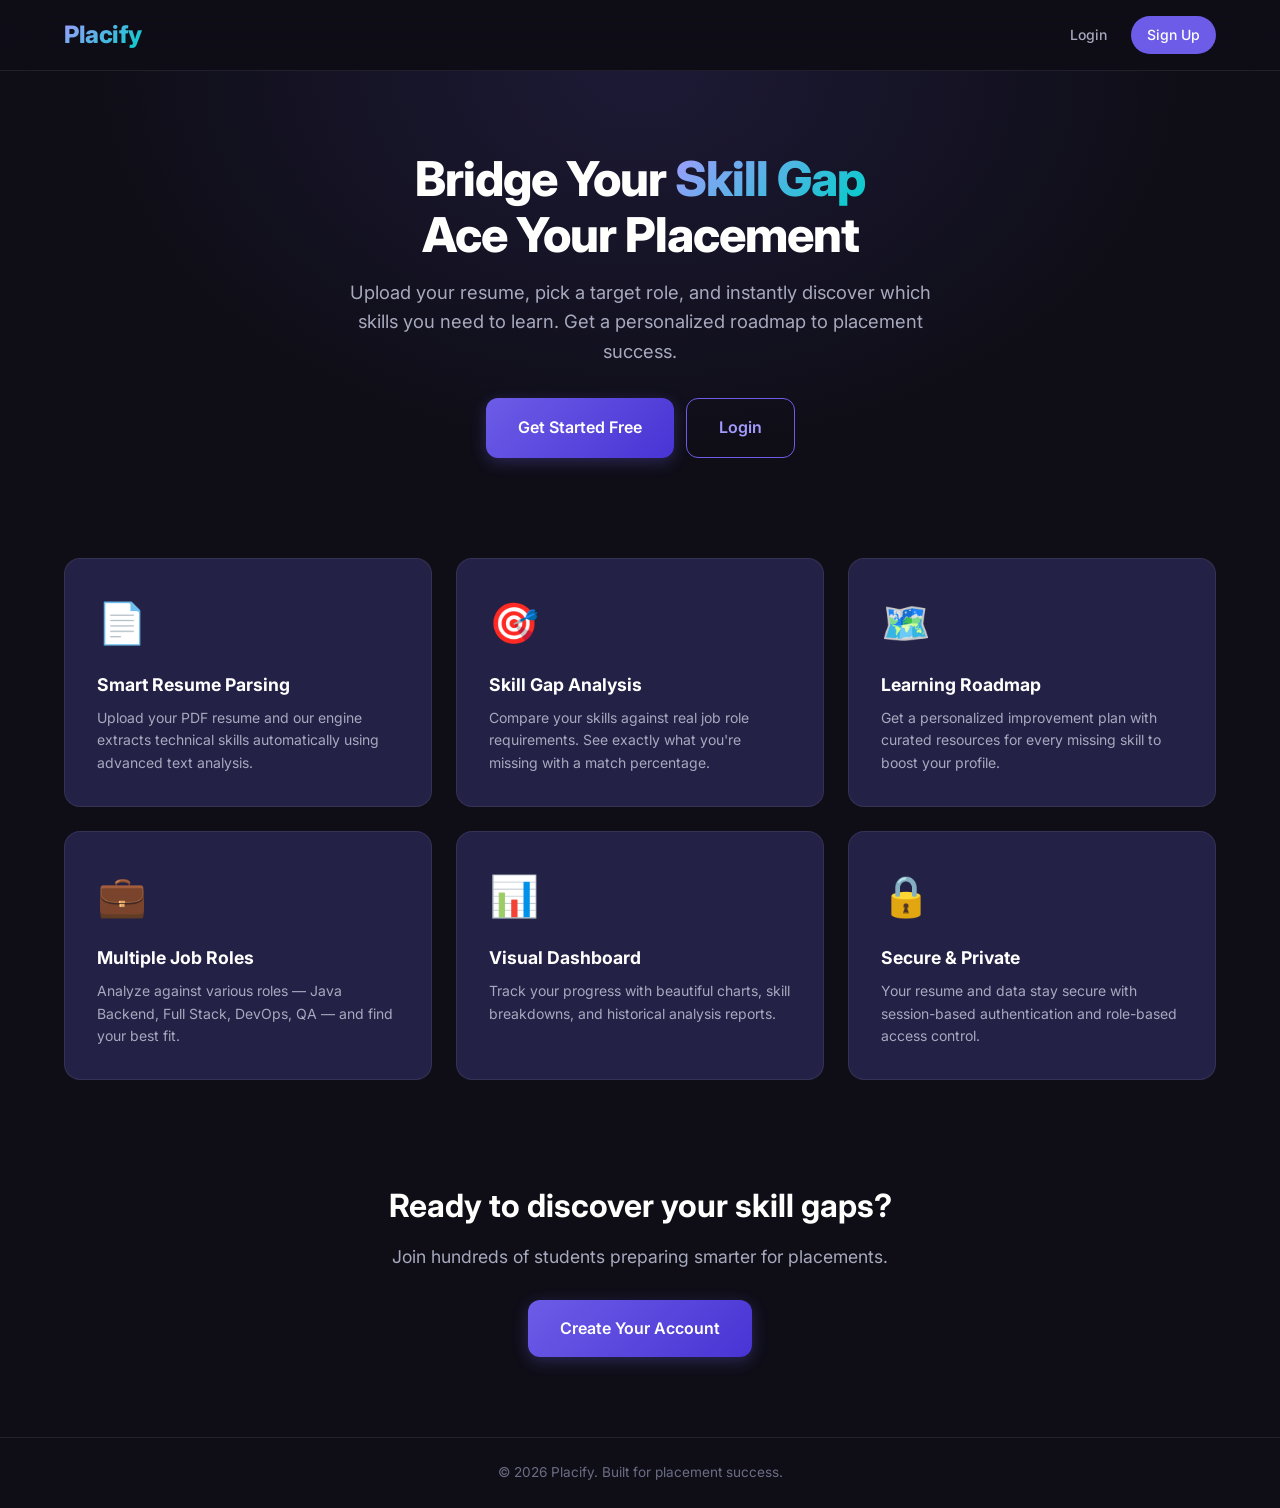
==== frontend/index.html @ 7bd5046b "Initial commit" ====
<!DOCTYPE html>
<html lang="en">
<head>
    <meta charset="UTF-8">
    <meta name="viewport" content="width=device-width, initial-scale=1.0">
    <meta name="description" content="Placify - Analyze your resume against job roles, identify skill gaps, and get a personalized learning roadmap for placements.">
    <title>Placify - Student Placement Skill Gap Analyzer</title>
    <link rel="stylesheet" href="css/styles.css">
</head>
<body>
    <nav class="navbar" id="navbar"></nav>

    <main>
        <section class="hero">
            <div class="container">
                <h1>Bridge Your <span class="gradient-text">Skill Gap</span><br>Ace Your Placement</h1>
                <p>Upload your resume, pick a target role, and instantly discover which skills you need to learn. Get a personalized roadmap to placement success.</p>
                <div class="hero-actions">
                    <a href="pages/register.html" class="btn btn-primary btn-lg">Get Started Free</a>
                    <a href="pages/login.html" class="btn btn-outline btn-lg">Login</a>
                </div>
            </div>
        </section>

        <section class="container">
            <div class="features-grid">
                <div class="feature-card">
                    <div class="feature-icon">📄</div>
                    <h3>Smart Resume Parsing</h3>
                    <p>Upload your PDF resume and our engine extracts technical skills automatically using advanced text analysis.</p>
                </div>
                <div class="feature-card">
                    <div class="feature-icon">🎯</div>
                    <h3>Skill Gap Analysis</h3>
                    <p>Compare your skills against real job role requirements. See exactly what you're missing with a match percentage.</p>
                </div>
                <div class="feature-card">
                    <div class="feature-icon">🗺️</div>
                    <h3>Learning Roadmap</h3>
                    <p>Get a personalized improvement plan with curated resources for every missing skill to boost your profile.</p>
                </div>
                <div class="feature-card">
                    <div class="feature-icon">💼</div>
                    <h3>Multiple Job Roles</h3>
                    <p>Analyze against various roles — Java Backend, Full Stack, DevOps, QA — and find your best fit.</p>
                </div>
                <div class="feature-card">
                    <div class="feature-icon">📊</div>
                    <h3>Visual Dashboard</h3>
                    <p>Track your progress with beautiful charts, skill breakdowns, and historical analysis reports.</p>
                </div>
                <div class="feature-card">
                    <div class="feature-icon">🔒</div>
                    <h3>Secure & Private</h3>
                    <p>Your resume and data stay secure with session-based authentication and role-based access control.</p>
                </div>
            </div>
        </section>

        <section class="container text-center" style="padding: 60px 0 80px;">
            <h2 style="font-size: 2rem; margin-bottom: 12px;">Ready to discover your skill gaps?</h2>
            <p style="color: var(--text-secondary); margin-bottom: 28px; font-size: 1.1rem;">Join hundreds of students preparing smarter for placements.</p>
            <a href="pages/register.html" class="btn btn-primary btn-lg">Create Your Account</a>
        </section>
    </main>

    <footer style="text-align:center; padding:24px; border-top:1px solid var(--border); color:var(--text-muted); font-size:0.85rem;">
        © 2026 Placify. Built for placement success.
    </footer>

    <script src="js/api.js"></script>
    <script src="js/utils.js"></script>
    <script>
        const user = getUser();
        if (user) window.location.href = 'pages/dashboard.html';
        renderNavbar(null);
    </script>
</body>
</html>
---- frontend/css/styles.css ----
/* ========== Placify Design System ========== */
@import url('https://fonts.googleapis.com/css2?family=Inter:wght@300;400;500;600;700;800&display=swap');

:root {
  /* Primary palette */
  --primary: #6C5CE7;
  --primary-light: #A29BFE;
  --primary-dark: #4834D4;
  --primary-glow: rgba(108, 92, 231, 0.3);

  /* Accent */
  --accent: #00CEC9;
  --accent-light: #55EFC4;
  --accent-dark: #00B894;

  /* Semantic */
  --success: #00B894;
  --success-bg: rgba(0, 184, 148, 0.1);
  --warning: #FDCB6E;
  --warning-bg: rgba(253, 203, 110, 0.1);
  --danger: #E17055;
  --danger-bg: rgba(225, 112, 85, 0.1);
  --info: #74B9FF;
  --info-bg: rgba(116, 185, 255, 0.1);

  /* Neutrals */
  --bg-primary: #0F0E17;
  --bg-secondary: #1A1932;
  --bg-card: #232146;
  --bg-card-hover: #2D2B55;
  --bg-input: #1A1932;
  --border: rgba(255, 255, 255, 0.08);
  --border-focus: rgba(108, 92, 231, 0.5);

  /* Text */
  --text-primary: #FFFFFE;
  --text-secondary: #A7A9BE;
  --text-muted: #6B6D85;

  /* Spacing */
  --radius-sm: 8px;
  --radius-md: 12px;
  --radius-lg: 16px;
  --radius-xl: 24px;
  --radius-full: 9999px;

  /* Shadows */
  --shadow-sm: 0 2px 8px rgba(0,0,0,0.2);
  --shadow-md: 0 4px 20px rgba(0,0,0,0.3);
  --shadow-lg: 0 8px 40px rgba(0,0,0,0.4);
  --shadow-glow: 0 0 30px var(--primary-glow);

  /* Transitions */
  --transition-fast: 150ms ease;
  --transition-base: 250ms ease;
  --transition-slow: 400ms ease;
}

/* ========== Reset & Base ========== */
*, *::before, *::after { box-sizing: border-box; margin: 0; padding: 0; }

html { scroll-behavior: smooth; }

body {
  font-family: 'Inter', -apple-system, sans-serif;
  background: var(--bg-primary);
  color: var(--text-primary);
  line-height: 1.6;
  min-height: 100vh;
  -webkit-font-smoothing: antialiased;
}

a { color: var(--primary-light); text-decoration: none; transition: color var(--transition-fast); }
a:hover { color: var(--accent); }

img { max-width: 100%; display: block; }

/* ========== Scrollbar ========== */
::-webkit-scrollbar { width: 6px; }
::-webkit-scrollbar-track { background: var(--bg-secondary); }
::-webkit-scrollbar-thumb { background: var(--primary-dark); border-radius: var(--radius-full); }

/* ========== Layout ========== */
.container { max-width: 1200px; margin: 0 auto; padding: 0 24px; }
.page-wrapper { min-height: 100vh; display: flex; flex-direction: column; }
.main-content { flex: 1; padding: 40px 0; }

/* ========== Header / Navbar ========== */
.navbar {
  background: rgba(15, 14, 23, 0.85);
  backdrop-filter: blur(20px);
  border-bottom: 1px solid var(--border);
  padding: 16px 0;
  position: sticky; top: 0; z-index: 100;
}
.navbar .container { display: flex; align-items: center; justify-content: space-between; }
.nav-brand {
  font-size: 1.5rem; font-weight: 800; letter-spacing: -0.5px;
  background: linear-gradient(135deg, var(--primary-light), var(--accent));
  -webkit-background-clip: text; -webkit-text-fill-color: transparent;
}
.nav-links { display: flex; gap: 8px; align-items: center; }
.nav-links a, .nav-links button {
  padding: 8px 16px; border-radius: var(--radius-full); font-size: 0.875rem;
  font-weight: 500; transition: all var(--transition-fast); border: none; cursor: pointer;
  font-family: inherit; color: var(--text-secondary); background: transparent;
}
.nav-links a:hover, .nav-links button:hover { color: var(--text-primary); background: var(--bg-card); }
.nav-links .nav-btn-primary {
  background: var(--primary); color: white;
}
.nav-links .nav-btn-primary:hover { background: var(--primary-dark); box-shadow: var(--shadow-glow); }
.nav-user { display: flex; align-items: center; gap: 12px; }
.nav-avatar {
  width: 36px; height: 36px; border-radius: var(--radius-full);
  background: linear-gradient(135deg, var(--primary), var(--accent));
  display: flex; align-items: center; justify-content: center;
  font-weight: 700; font-size: 0.875rem; color: white;
}

/* ========== Buttons ========== */
.btn {
  display: inline-flex; align-items: center; gap: 8px; padding: 12px 24px;
  border-radius: var(--radius-md); font-size: 0.9rem; font-weight: 600;
  border: none; cursor: pointer; transition: all var(--transition-base);
  font-family: inherit; text-align: center; justify-content: center;
}
.btn-primary {
  background: linear-gradient(135deg, var(--primary), var(--primary-dark));
  color: white; box-shadow: 0 4px 15px var(--primary-glow);
}
.btn-primary:hover { transform: translateY(-2px); box-shadow: 0 6px 25px var(--primary-glow); }
.btn-secondary { background: var(--bg-card); color: var(--text-primary); border: 1px solid var(--border); }
.btn-secondary:hover { background: var(--bg-card-hover); border-color: var(--primary); }
.btn-success { background: var(--success); color: white; }
.btn-success:hover { background: var(--accent-dark); transform: translateY(-2px); }
.btn-danger { background: var(--danger); color: white; }
.btn-danger:hover { opacity: 0.9; transform: translateY(-2px); }
.btn-outline {
  background: transparent; color: var(--primary-light);
  border: 1px solid var(--primary); 
}
.btn-outline:hover { background: var(--primary); color: white; }
.btn-sm { padding: 8px 16px; font-size: 0.8rem; }
.btn-lg { padding: 16px 32px; font-size: 1rem; }
.btn-block { width: 100%; }
.btn:disabled { opacity: 0.5; cursor: not-allowed; transform: none !important; }

/* ========== Cards ========== */
.card {
  background: var(--bg-card);
  border: 1px solid var(--border);
  border-radius: var(--radius-lg);
  padding: 24px;
  transition: all var(--transition-base);
}
.card:hover { border-color: rgba(108, 92, 231, 0.3); }
.card-header { margin-bottom: 20px; }
.card-title { font-size: 1.25rem; font-weight: 700; margin-bottom: 4px; }
.card-subtitle { color: var(--text-secondary); font-size: 0.875rem; }

/* ========== Forms ========== */
.form-group { margin-bottom: 20px; }
.form-label {
  display: block; margin-bottom: 8px; font-size: 0.875rem;
  font-weight: 500; color: var(--text-secondary);
}
.form-input, .form-select, .form-textarea {
  width: 100%; padding: 12px 16px; border-radius: var(--radius-md);
  border: 1px solid var(--border); background: var(--bg-input);
  color: var(--text-primary); font-family: inherit; font-size: 0.9rem;
  transition: all var(--transition-fast); outline: none;
}
.form-input:focus, .form-select:focus, .form-textarea:focus {
  border-color: var(--primary); box-shadow: 0 0 0 3px var(--primary-glow);
}
.form-input::placeholder { color: var(--text-muted); }
.form-textarea { min-height: 100px; resize: vertical; }
.form-select { cursor: pointer; }
.form-select option { background: var(--bg-secondary); }
.form-error { color: var(--danger); font-size: 0.8rem; margin-top: 4px; }

/* ========== File Upload ========== */
.upload-zone {
  border: 2px dashed var(--border); border-radius: var(--radius-lg);
  padding: 48px; text-align: center; cursor: pointer;
  transition: all var(--transition-base); background: var(--bg-secondary);
}
.upload-zone:hover, .upload-zone.dragover {
  border-color: var(--primary); background: rgba(108, 92, 231, 0.05);
}
.upload-zone .upload-icon { font-size: 3rem; margin-bottom: 16px; }
.upload-zone .upload-text { color: var(--text-secondary); margin-bottom: 8px; }
.upload-zone .upload-hint { color: var(--text-muted); font-size: 0.8rem; }

/* ========== Stats Grid ========== */
.stats-grid { display: grid; grid-template-columns: repeat(auto-fit, minmax(200px, 1fr)); gap: 20px; margin-bottom: 32px; }
.stat-card {
  background: var(--bg-card); border: 1px solid var(--border);
  border-radius: var(--radius-lg); padding: 24px; text-align: center;
  position: relative; overflow: hidden;
}
.stat-card::before {
  content: ''; position: absolute; top: 0; left: 0; right: 0; height: 3px;
  background: linear-gradient(90deg, var(--primary), var(--accent));
}
.stat-value { font-size: 2rem; font-weight: 800; margin-bottom: 4px; }
.stat-label { color: var(--text-secondary); font-size: 0.85rem; font-weight: 500; }

/* ========== Match Score Ring ========== */
.score-ring {
  width: 160px; height: 160px; margin: 0 auto 20px;
  position: relative; display: flex; align-items: center; justify-content: center;
}
.score-ring svg { width: 100%; height: 100%; transform: rotate(-90deg); }
.score-ring .ring-bg { fill: none; stroke: var(--bg-secondary); stroke-width: 8; }
.score-ring .ring-fill { fill: none; stroke-width: 8; stroke-linecap: round; transition: stroke-dashoffset 1.5s ease; }
.score-value {
  position: absolute; font-size: 2.5rem; font-weight: 800;
}
.score-label { text-align: center; color: var(--text-secondary); font-size: 0.9rem; }

/* ========== Skill Tags ========== */
.skill-tags { display: flex; flex-wrap: wrap; gap: 8px; }
.skill-tag {
  padding: 6px 14px; border-radius: var(--radius-full); font-size: 0.8rem;
  font-weight: 500; border: 1px solid;
}
.skill-tag.matched { background: var(--success-bg); color: var(--success); border-color: rgba(0, 184, 148, 0.3); }
.skill-tag.missing { background: var(--danger-bg); color: var(--danger); border-color: rgba(225, 112, 85, 0.3); }
.skill-tag.detected { background: var(--info-bg); color: var(--info); border-color: rgba(116, 185, 255, 0.3); }
.skill-tag.admin { background: var(--primary-glow); color: var(--primary-light); border-color: rgba(108, 92, 231, 0.3); }

/* ========== Roadmap ========== */
.roadmap-list { list-style: none; }
.roadmap-item {
  padding: 16px 20px; border-left: 3px solid var(--primary);
  margin-bottom: 12px; background: var(--bg-secondary);
  border-radius: 0 var(--radius-md) var(--radius-md) 0;
  transition: all var(--transition-fast);
}
.roadmap-item:hover { border-left-color: var(--accent); background: var(--bg-card); }
.roadmap-skill { font-weight: 600; color: var(--primary-light); margin-bottom: 4px; }
.roadmap-desc { font-size: 0.875rem; color: var(--text-secondary); }
.roadmap-link { font-size: 0.8rem; color: var(--accent); margin-top: 4px; display: inline-block; }

/* ========== Tables ========== */
.table-wrapper { overflow-x: auto; border-radius: var(--radius-lg); border: 1px solid var(--border); }
table { width: 100%; border-collapse: collapse; }
th, td { padding: 14px 18px; text-align: left; }
th {
  background: var(--bg-secondary); font-weight: 600; font-size: 0.85rem;
  color: var(--text-secondary); text-transform: uppercase; letter-spacing: 0.5px;
}
td { border-top: 1px solid var(--border); font-size: 0.9rem; }
tr:hover td { background: rgba(108, 92, 231, 0.03); }

/* ========== Modal ========== */
.modal-overlay {
  position: fixed; inset: 0; background: rgba(0,0,0,0.7); z-index: 1000;
  display: flex; align-items: center; justify-content: center;
  opacity: 0; visibility: hidden; transition: all var(--transition-base);
}
.modal-overlay.active { opacity: 1; visibility: visible; }
.modal {
  background: var(--bg-card); border: 1px solid var(--border);
  border-radius: var(--radius-xl); padding: 32px; width: 90%; max-width: 560px;
  max-height: 90vh; overflow-y: auto; transform: scale(0.95);
  transition: transform var(--transition-base);
}
.modal-overlay.active .modal { transform: scale(1); }
.modal-header { display: flex; justify-content: space-between; align-items: center; margin-bottom: 24px; }
.modal-title { font-size: 1.25rem; font-weight: 700; }
.modal-close {
  width: 36px; height: 36px; border-radius: var(--radius-full);
  background: var(--bg-secondary); border: none; color: var(--text-secondary);
  cursor: pointer; font-size: 1.2rem; display: flex; align-items: center;
  justify-content: center; transition: all var(--transition-fast);
}
.modal-close:hover { background: var(--danger); color: white; }

/* ========== Toast ========== */
.toast-container { position: fixed; top: 24px; right: 24px; z-index: 2000; display: flex; flex-direction: column; gap: 8px; }
.toast {
  padding: 14px 20px; border-radius: var(--radius-md); font-size: 0.875rem;
  font-weight: 500; min-width: 300px; box-shadow: var(--shadow-lg);
  animation: slideIn 0.3s ease, fadeOut 0.3s ease 3.7s forwards;
  display: flex; align-items: center; gap: 10px;
}
.toast.success { background: var(--success); color: white; }
.toast.error { background: var(--danger); color: white; }
.toast.info { background: var(--info); color: var(--bg-primary); }

@keyframes slideIn { from { transform: translateX(120%); opacity: 0; } to { transform: translateX(0); opacity: 1; } }
@keyframes fadeOut { to { opacity: 0; transform: translateX(50px); } }

/* ========== Loading ========== */
.spinner {
  width: 40px; height: 40px; border: 3px solid var(--border);
  border-top-color: var(--primary); border-radius: 50%;
  animation: spin 0.8s linear infinite; margin: 40px auto;
}
@keyframes spin { to { transform: rotate(360deg); } }
.loading-overlay {
  position: fixed; inset: 0; background: rgba(15, 14, 23, 0.8);
  display: flex; align-items: center; justify-content: center; z-index: 3000;
}

/* ========== Auth Pages ========== */
.auth-page {
  min-height: 100vh; display: flex; align-items: center; justify-content: center;
  background: var(--bg-primary);
  background-image: radial-gradient(ellipse at 20% 50%, rgba(108, 92, 231, 0.1) 0%, transparent 50%),
                    radial-gradient(ellipse at 80% 20%, rgba(0, 206, 201, 0.08) 0%, transparent 50%);
}
.auth-card {
  width: 100%; max-width: 440px; padding: 40px;
  background: var(--bg-card); border: 1px solid var(--border);
  border-radius: var(--radius-xl);
}
.auth-logo { text-align: center; margin-bottom: 32px; }
.auth-logo h1 {
  font-size: 2rem; font-weight: 800;
  background: linear-gradient(135deg, var(--primary-light), var(--accent));
  -webkit-background-clip: text; -webkit-text-fill-color: transparent;
}
.auth-logo p { color: var(--text-secondary); font-size: 0.9rem; margin-top: 4px; }
.auth-footer { text-align: center; margin-top: 24px; color: var(--text-secondary); font-size: 0.875rem; }

/* ========== Hero ========== */
.hero {
  text-align: center; padding: 80px 0 60px;
  background-image: radial-gradient(ellipse at 50% 0%, rgba(108,92,231,0.15) 0%, transparent 60%);
}
.hero h1 { font-size: 3rem; font-weight: 800; line-height: 1.15; margin-bottom: 16px; letter-spacing: -1px; }
.hero h1 .gradient-text {
  background: linear-gradient(135deg, var(--primary-light), var(--accent));
  -webkit-background-clip: text; -webkit-text-fill-color: transparent;
}
.hero p { color: var(--text-secondary); font-size: 1.15rem; max-width: 600px; margin: 0 auto 32px; }
.hero-actions { display: flex; gap: 12px; justify-content: center; flex-wrap: wrap; }

/* ========== Features Grid ========== */
.features-grid { display: grid; grid-template-columns: repeat(auto-fit, minmax(280px, 1fr)); gap: 24px; padding: 40px 0; }
.feature-card {
  background: var(--bg-card); border: 1px solid var(--border);
  border-radius: var(--radius-lg); padding: 32px;
  transition: all var(--transition-base);
}
.feature-card:hover { transform: translateY(-4px); border-color: var(--primary); box-shadow: var(--shadow-glow); }
.feature-icon { font-size: 2.5rem; margin-bottom: 16px; }
.feature-card h3 { font-size: 1.1rem; margin-bottom: 8px; }
.feature-card p { color: var(--text-secondary); font-size: 0.875rem; line-height: 1.6; }

/* ========== Section Headers ========== */
.section-header { margin-bottom: 32px; }
.section-header h2 { font-size: 1.75rem; font-weight: 700; margin-bottom: 8px; }
.section-header p { color: var(--text-secondary); }
.section-actions { display: flex; justify-content: space-between; align-items: center; margin-bottom: 24px; flex-wrap: wrap; gap: 12px; }

/* ========== Grid Layouts ========== */
.grid-2 { display: grid; grid-template-columns: 1fr 1fr; gap: 24px; }
.grid-3 { display: grid; grid-template-columns: repeat(3, 1fr); gap: 24px; }

/* ========== Analysis Result ========== */
.analysis-result { display: grid; grid-template-columns: 300px 1fr; gap: 32px; }
.analysis-sidebar { text-align: center; }
.analysis-main { min-width: 0; }

/* ========== Responsive ========== */
@media (max-width: 768px) {
  .hero h1 { font-size: 2rem; }
  .grid-2, .grid-3 { grid-template-columns: 1fr; }
  .analysis-result { grid-template-columns: 1fr; }
  .navbar .container { flex-wrap: wrap; gap: 12px; }
  .nav-links { flex-wrap: wrap; justify-content: center; }
  .stats-grid { grid-template-columns: repeat(2, 1fr); }
  .modal { padding: 24px; margin: 16px; }
}

/* ========== Empty State ========== */
.empty-state {
  text-align: center; padding: 60px 20px; color: var(--text-secondary);
}
.empty-state .empty-icon { font-size: 4rem; margin-bottom: 16px; opacity: 0.5; }
.empty-state h3 { font-size: 1.25rem; color: var(--text-primary); margin-bottom: 8px; }
.empty-state p { margin-bottom: 24px; }

/* ========== Badge ========== */
.badge {
  display: inline-block; padding: 4px 10px; border-radius: var(--radius-full);
  font-size: 0.75rem; font-weight: 600;
}
.badge-success { background: var(--success-bg); color: var(--success); }
.badge-warning { background: var(--warning-bg); color: var(--warning); }
.badge-danger { background: var(--danger-bg); color: var(--danger); }
.badge-info { background: var(--info-bg); color: var(--info); }

/* ========== Progress Bar ========== */
.progress-bar {
  width: 100%; height: 8px; background: var(--bg-secondary);
  border-radius: var(--radius-full); overflow: hidden;
}
.progress-fill {
  height: 100%; border-radius: var(--radius-full);
  background: linear-gradient(90deg, var(--primary), var(--accent));
  transition: width 1s ease;
}

/* ========== Utility ========== */
.text-center { text-align: center; }
.mt-1 { margin-top: 8px; } .mt-2 { margin-top: 16px; } .mt-3 { margin-top: 24px; } .mt-4 { margin-top: 32px; }
.mb-1 { margin-bottom: 8px; } .mb-2 { margin-bottom: 16px; } .mb-3 { margin-bottom: 24px; }
.flex { display: flex; } .flex-center { display: flex; align-items: center; justify-content: center; }
.gap-1 { gap: 8px; } .gap-2 { gap: 16px; }
.hidden { display: none !important; }
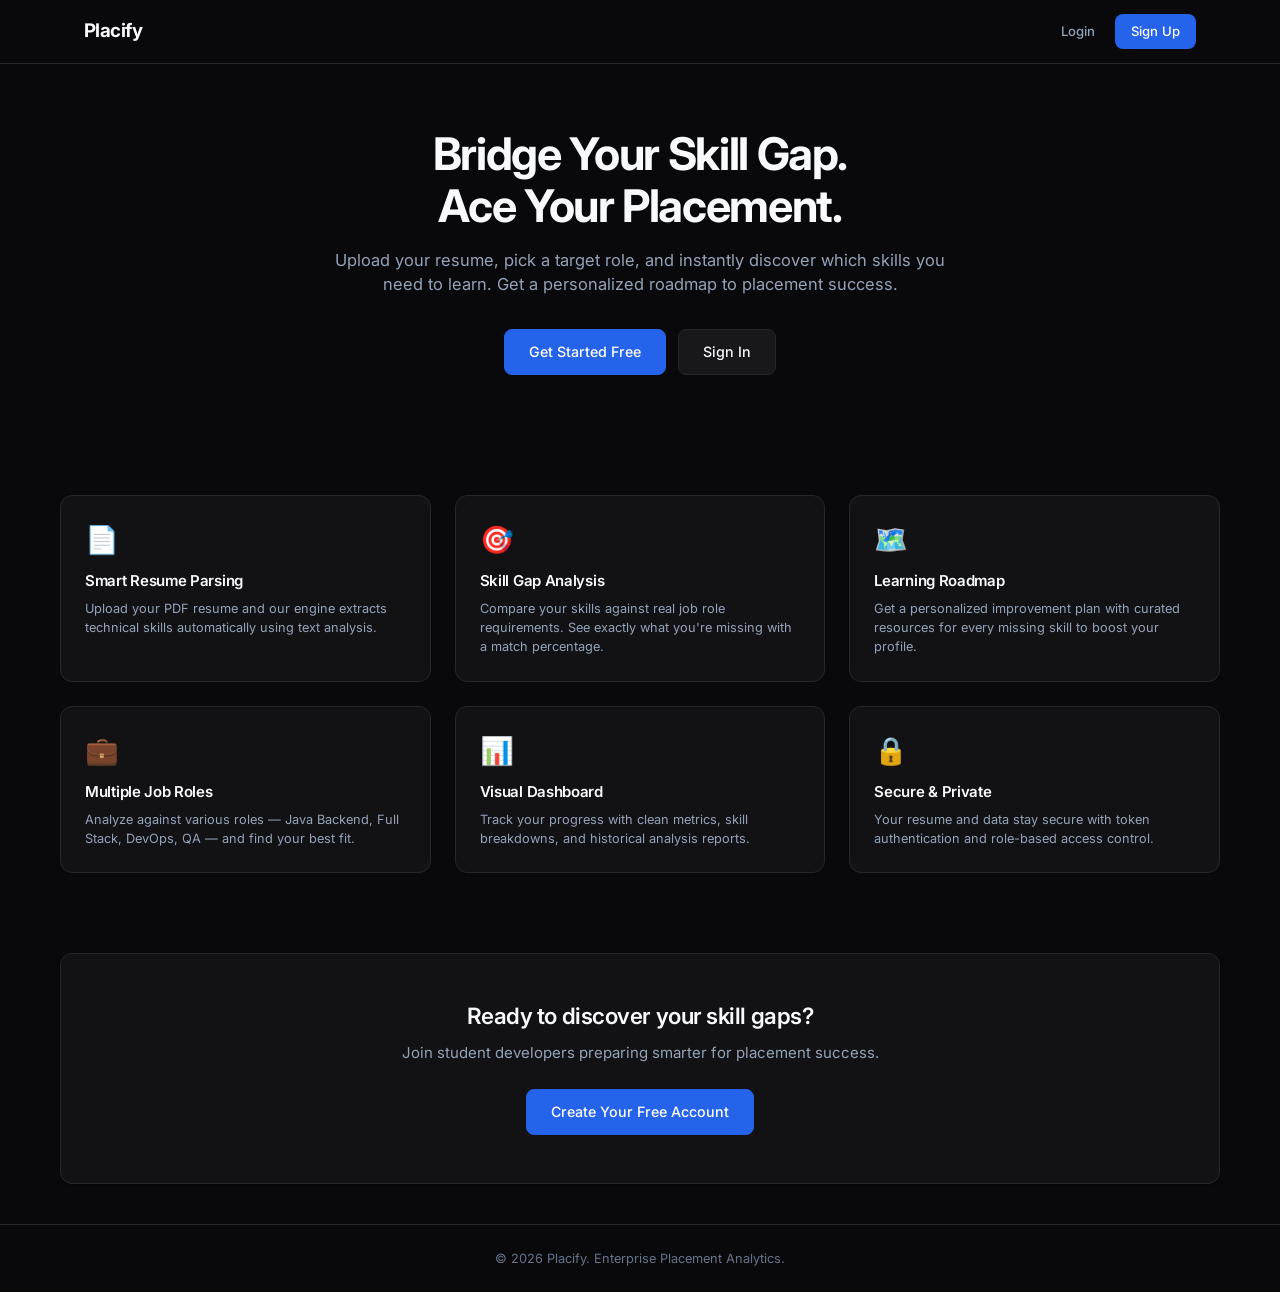
==== commit 547b62e0: "Complete redesign and production-ready Placify" ====
--- a/frontend/index.html
+++ b/frontend/index.html
@@ -10,24 +10,24 @@
 <body>
     <nav class="navbar" id="navbar"></nav>
 
-    <main>
+    <main class="page-wrapper">
         <section class="hero">
             <div class="container">
-                <h1>Bridge Your <span class="gradient-text">Skill Gap</span><br>Ace Your Placement</h1>
+                <h1>Bridge Your Skill Gap.<br>Ace Your Placement.</h1>
                 <p>Upload your resume, pick a target role, and instantly discover which skills you need to learn. Get a personalized roadmap to placement success.</p>
                 <div class="hero-actions">
                     <a href="pages/register.html" class="btn btn-primary btn-lg">Get Started Free</a>
-                    <a href="pages/login.html" class="btn btn-outline btn-lg">Login</a>
+                    <a href="pages/login.html" class="btn btn-secondary btn-lg">Sign In</a>
                 </div>
             </div>
         </section>
 
-        <section class="container">
+        <section class="container main-content">
             <div class="features-grid">
                 <div class="feature-card">
                     <div class="feature-icon">📄</div>
                     <h3>Smart Resume Parsing</h3>
-                    <p>Upload your PDF resume and our engine extracts technical skills automatically using advanced text analysis.</p>
+                    <p>Upload your PDF resume and our engine extracts technical skills automatically using text analysis.</p>
                 </div>
                 <div class="feature-card">
                     <div class="feature-icon">🎯</div>
@@ -47,27 +47,28 @@
                 <div class="feature-card">
                     <div class="feature-icon">📊</div>
                     <h3>Visual Dashboard</h3>
-                    <p>Track your progress with beautiful charts, skill breakdowns, and historical analysis reports.</p>
+                    <p>Track your progress with clean metrics, skill breakdowns, and historical analysis reports.</p>
                 </div>
                 <div class="feature-card">
                     <div class="feature-icon">🔒</div>
                     <h3>Secure & Private</h3>
-                    <p>Your resume and data stay secure with session-based authentication and role-based access control.</p>
+                    <p>Your resume and data stay secure with token authentication and role-based access control.</p>
                 </div>
+            </div>
+
+            <div class="card text-center" style="margin-top: 48px; padding: 48px 24px;">
+                <h2 style="margin-bottom: 12px;">Ready to discover your skill gaps?</h2>
+                <p style="margin-bottom: 24px;">Join student developers preparing smarter for placement success.</p>
+                <a href="pages/register.html" class="btn btn-primary btn-lg">Create Your Free Account</a>
             </div>
         </section>
 
-        <section class="container text-center" style="padding: 60px 0 80px;">
-            <h2 style="font-size: 2rem; margin-bottom: 12px;">Ready to discover your skill gaps?</h2>
-            <p style="color: var(--text-secondary); margin-bottom: 28px; font-size: 1.1rem;">Join hundreds of students preparing smarter for placements.</p>
-            <a href="pages/register.html" class="btn btn-primary btn-lg">Create Your Account</a>
-        </section>
+        <footer style="text-align:center; padding:24px; border-top:1px solid var(--border-subtle); color:var(--text-muted); font-size:0.85rem;">
+            © 2026 Placify. Enterprise Placement Analytics.
+        </footer>
     </main>
 
-    <footer style="text-align:center; padding:24px; border-top:1px solid var(--border); color:var(--text-muted); font-size:0.85rem;">
-        © 2026 Placify. Built for placement success.
-    </footer>
-
+    <script src="js/config.js"></script>
     <script src="js/api.js"></script>
     <script src="js/utils.js"></script>
     <script>
--- a/frontend/css/styles.css
+++ b/frontend/css/styles.css
@@ -1,416 +1,967 @@
-/* ========== Placify Design System ========== */
-@import url('https://fonts.googleapis.com/css2?family=Inter:wght@300;400;500;600;700;800&display=swap');
+/* ==========================================================================
+   Placify Design System - Professional Human-Crafted SaaS Aesthetic
+   Inspired by Linear, Vercel, Stripe, GitHub & Notion
+   ========================================================================== */
+
+@import url('https://fonts.googleapis.com/css2?family=Inter:wght@400;500;600;700&display=swap');
 
 :root {
-  /* Primary palette */
-  --primary: #6C5CE7;
-  --primary-light: #A29BFE;
-  --primary-dark: #4834D4;
-  --primary-glow: rgba(108, 92, 231, 0.3);
-
-  /* Accent */
-  --accent: #00CEC9;
-  --accent-light: #55EFC4;
-  --accent-dark: #00B894;
-
-  /* Semantic */
-  --success: #00B894;
-  --success-bg: rgba(0, 184, 148, 0.1);
-  --warning: #FDCB6E;
-  --warning-bg: rgba(253, 203, 110, 0.1);
-  --danger: #E17055;
-  --danger-bg: rgba(225, 112, 85, 0.1);
-  --info: #74B9FF;
-  --info-bg: rgba(116, 185, 255, 0.1);
-
-  /* Neutrals */
-  --bg-primary: #0F0E17;
-  --bg-secondary: #1A1932;
-  --bg-card: #232146;
-  --bg-card-hover: #2D2B55;
-  --bg-input: #1A1932;
-  --border: rgba(255, 255, 255, 0.08);
-  --border-focus: rgba(108, 92, 231, 0.5);
-
-  /* Text */
-  --text-primary: #FFFFFE;
-  --text-secondary: #A7A9BE;
-  --text-muted: #6B6D85;
-
-  /* Spacing */
-  --radius-sm: 8px;
-  --radius-md: 12px;
-  --radius-lg: 16px;
-  --radius-xl: 24px;
+  /* Color Palette - Modern Neutral Zinc & Royal Blue Accent */
+  --bg-primary: #09090b;
+  --bg-surface: #121215;
+  --bg-card: #18181b;
+  --bg-card-hover: #1f1f23;
+  --bg-muted: #27272a;
+  --bg-input: #141417;
+
+  --border-subtle: #27272a;
+  --border-strong: #3f3f46;
+  --border-focus: #3b82f6;
+
+  /* Primary Accent - Crisp Royal Blue */
+  --accent-primary: #2563eb;
+  --accent-hover: #1d4ed8;
+  --accent-subtle: rgba(37, 99, 235, 0.12);
+  --accent-ring: rgba(59, 130, 246, 0.4);
+
+  /* Semantic Feedback */
+  --success: #10b981;
+  --success-bg: rgba(16, 185, 129, 0.1);
+  --warning: #f59e0b;
+  --warning-bg: rgba(245, 158, 11, 0.1);
+  --danger: #ef4444;
+  --danger-bg: rgba(239, 68, 68, 0.1);
+  --info: #3b82f6;
+  --info-bg: rgba(59, 130, 246, 0.1);
+
+  /* Typography Colors */
+  --text-primary: #f8fafc;
+  --text-secondary: #94a3b8;
+  --text-muted: #64748b;
+  --text-inverse: #09090b;
+
+  /* Spacing Grid (8px baseline) */
+  --space-1: 4px;
+  --space-2: 8px;
+  --space-3: 12px;
+  --space-4: 16px;
+  --space-5: 20px;
+  --space-6: 24px;
+  --space-8: 32px;
+  --space-10: 40px;
+  --space-12: 48px;
+  --space-16: 64px;
+
+  /* Border Radii */
+  --radius-sm: 6px;
+  --radius-md: 8px;
+  --radius-lg: 12px;
   --radius-full: 9999px;
 
-  /* Shadows */
-  --shadow-sm: 0 2px 8px rgba(0,0,0,0.2);
-  --shadow-md: 0 4px 20px rgba(0,0,0,0.3);
-  --shadow-lg: 0 8px 40px rgba(0,0,0,0.4);
-  --shadow-glow: 0 0 30px var(--primary-glow);
+  /* Elevation Shadows */
+  --shadow-sm: 0 1px 2px 0 rgba(0, 0, 0, 0.4);
+  --shadow-md: 0 4px 12px -2px rgba(0, 0, 0, 0.5), 0 2px 4px -1px rgba(0, 0, 0, 0.3);
+  --shadow-lg: 0 12px 24px -4px rgba(0, 0, 0, 0.6), 0 4px 8px -2px rgba(0, 0, 0, 0.4);
 
   /* Transitions */
-  --transition-fast: 150ms ease;
-  --transition-base: 250ms ease;
-  --transition-slow: 400ms ease;
-}
-
-/* ========== Reset & Base ========== */
-*, *::before, *::after { box-sizing: border-box; margin: 0; padding: 0; }
-
-html { scroll-behavior: smooth; }
+  --transition-fast: 120ms cubic-bezier(0.16, 1, 0.3, 1);
+  --transition-base: 200ms cubic-bezier(0.16, 1, 0.3, 1);
+}
+
+/* ==========================================================================
+   Base & Reset
+   ========================================================================== */
+
+*, *::before, *::after {
+  box-sizing: border-box;
+  margin: 0;
+  padding: 0;
+}
+
+html {
+  font-family: 'Inter', -apple-system, BlinkMacSystemFont, "Segoe UI", Roboto, sans-serif;
+  font-size: 15px;
+  line-height: 1.5;
+  background-color: var(--bg-primary);
+  color: var(--text-primary);
+  -webkit-font-smoothing: antialiased;
+  -moz-osx-font-smoothing: grayscale;
+  scroll-behavior: smooth;
+}
 
 body {
-  font-family: 'Inter', -apple-system, sans-serif;
+  min-height: 100vh;
+  display: flex;
+  flex-direction: column;
+}
+
+a {
+  color: var(--text-primary);
+  text-decoration: none;
+  transition: color var(--transition-fast);
+}
+
+a:hover {
+  color: var(--border-focus);
+}
+
+/* ==========================================================================
+   Typography Hierarchy
+   ========================================================================== */
+
+h1, h2, h3, h4, h5, h6 {
+  color: var(--text-primary);
+  font-weight: 600;
+  letter-spacing: -0.02em;
+  line-height: 1.25;
+}
+
+h1 { font-size: 2.25rem; font-weight: 700; }
+h2 { font-size: 1.5rem; font-weight: 600; }
+h3 { font-size: 1.15rem; font-weight: 600; }
+h4 { font-size: 1rem; font-weight: 600; }
+
+p {
+  color: var(--text-secondary);
+}
+
+.text-muted { color: var(--text-muted); }
+.text-secondary { color: var(--text-secondary); }
+.text-accent { color: var(--border-focus); }
+
+/* ==========================================================================
+   Layout Containers
+   ========================================================================== */
+
+.container {
+  width: 100%;
+  max-width: 1160px;
+  margin: 0 auto;
+  padding: 0 var(--space-6);
+}
+
+.page-wrapper {
+  min-height: 100vh;
+  display: flex;
+  flex-direction: column;
+}
+
+.main-content {
+  flex: 1;
+  padding: var(--space-10) 0;
+}
+
+/* ==========================================================================
+   Navbar
+   ========================================================================== */
+
+.navbar {
   background: var(--bg-primary);
-  color: var(--text-primary);
-  line-height: 1.6;
-  min-height: 100vh;
-  -webkit-font-smoothing: antialiased;
-}
-
-a { color: var(--primary-light); text-decoration: none; transition: color var(--transition-fast); }
-a:hover { color: var(--accent); }
-
-img { max-width: 100%; display: block; }
-
-/* ========== Scrollbar ========== */
-::-webkit-scrollbar { width: 6px; }
-::-webkit-scrollbar-track { background: var(--bg-secondary); }
-::-webkit-scrollbar-thumb { background: var(--primary-dark); border-radius: var(--radius-full); }
-
-/* ========== Layout ========== */
-.container { max-width: 1200px; margin: 0 auto; padding: 0 24px; }
-.page-wrapper { min-height: 100vh; display: flex; flex-direction: column; }
-.main-content { flex: 1; padding: 40px 0; }
-
-/* ========== Header / Navbar ========== */
-.navbar {
-  background: rgba(15, 14, 23, 0.85);
-  backdrop-filter: blur(20px);
-  border-bottom: 1px solid var(--border);
-  padding: 16px 0;
-  position: sticky; top: 0; z-index: 100;
-}
-.navbar .container { display: flex; align-items: center; justify-content: space-between; }
+  border-bottom: 1px solid var(--border-subtle);
+  position: sticky;
+  top: 0;
+  z-index: 100;
+  height: 64px;
+  display: flex;
+  align-items: center;
+}
+
+.navbar .container {
+  display: flex;
+  align-items: center;
+  justify-content: space-between;
+}
+
 .nav-brand {
-  font-size: 1.5rem; font-weight: 800; letter-spacing: -0.5px;
-  background: linear-gradient(135deg, var(--primary-light), var(--accent));
-  -webkit-background-clip: text; -webkit-text-fill-color: transparent;
-}
-.nav-links { display: flex; gap: 8px; align-items: center; }
+  font-size: 1.25rem;
+  font-weight: 700;
+  letter-spacing: -0.03em;
+  color: var(--text-primary);
+  display: flex;
+  align-items: center;
+  gap: var(--space-2);
+}
+
+.nav-brand-badge {
+  font-size: 0.65rem;
+  padding: 2px 6px;
+  border-radius: var(--radius-sm);
+  background: var(--accent-subtle);
+  color: var(--border-focus);
+  font-weight: 600;
+  text-transform: uppercase;
+  letter-spacing: 0.05em;
+}
+
+.nav-links {
+  display: flex;
+  gap: var(--space-2);
+  align-items: center;
+}
+
 .nav-links a, .nav-links button {
-  padding: 8px 16px; border-radius: var(--radius-full); font-size: 0.875rem;
-  font-weight: 500; transition: all var(--transition-fast); border: none; cursor: pointer;
-  font-family: inherit; color: var(--text-secondary); background: transparent;
-}
-.nav-links a:hover, .nav-links button:hover { color: var(--text-primary); background: var(--bg-card); }
+  padding: var(--space-2) var(--space-3);
+  border-radius: var(--radius-md);
+  font-size: 0.875rem;
+  font-weight: 500;
+  color: var(--text-secondary);
+  background: transparent;
+  border: none;
+  cursor: pointer;
+  transition: all var(--transition-fast);
+  font-family: inherit;
+}
+
+.nav-links a:hover, .nav-links button:hover {
+  color: var(--text-primary);
+  background: var(--bg-card);
+}
+
 .nav-links .nav-btn-primary {
-  background: var(--primary); color: white;
-}
-.nav-links .nav-btn-primary:hover { background: var(--primary-dark); box-shadow: var(--shadow-glow); }
-.nav-user { display: flex; align-items: center; gap: 12px; }
+  background: var(--accent-primary);
+  color: white;
+  padding: var(--space-2) var(--space-4);
+}
+
+.nav-links .nav-btn-primary:hover {
+  background: var(--accent-hover);
+  color: white;
+}
+
+.nav-user {
+  display: flex;
+  align-items: center;
+  gap: var(--space-3);
+  padding-left: var(--space-2);
+  border-left: 1px solid var(--border-subtle);
+}
+
 .nav-avatar {
-  width: 36px; height: 36px; border-radius: var(--radius-full);
-  background: linear-gradient(135deg, var(--primary), var(--accent));
-  display: flex; align-items: center; justify-content: center;
-  font-weight: 700; font-size: 0.875rem; color: white;
-}
-
-/* ========== Buttons ========== */
+  width: 32px;
+  height: 32px;
+  border-radius: var(--radius-full);
+  background: var(--bg-muted);
+  border: 1px solid var(--border-strong);
+  display: flex;
+  align-items: center;
+  justify-content: center;
+  font-weight: 600;
+  font-size: 0.8rem;
+  color: var(--text-primary);
+}
+
+/* ==========================================================================
+   Buttons
+   ========================================================================== */
+
 .btn {
-  display: inline-flex; align-items: center; gap: 8px; padding: 12px 24px;
-  border-radius: var(--radius-md); font-size: 0.9rem; font-weight: 600;
-  border: none; cursor: pointer; transition: all var(--transition-base);
-  font-family: inherit; text-align: center; justify-content: center;
-}
+  display: inline-flex;
+  align-items: center;
+  justify-content: center;
+  gap: var(--space-2);
+  padding: var(--space-2) var(--space-4);
+  border-radius: var(--radius-md);
+  font-size: 0.875rem;
+  font-weight: 500;
+  border: 1px solid transparent;
+  cursor: pointer;
+  transition: all var(--transition-fast);
+  font-family: inherit;
+  white-space: nowrap;
+  line-height: 1.4;
+}
+
 .btn-primary {
-  background: linear-gradient(135deg, var(--primary), var(--primary-dark));
-  color: white; box-shadow: 0 4px 15px var(--primary-glow);
-}
-.btn-primary:hover { transform: translateY(-2px); box-shadow: 0 6px 25px var(--primary-glow); }
-.btn-secondary { background: var(--bg-card); color: var(--text-primary); border: 1px solid var(--border); }
-.btn-secondary:hover { background: var(--bg-card-hover); border-color: var(--primary); }
-.btn-success { background: var(--success); color: white; }
-.btn-success:hover { background: var(--accent-dark); transform: translateY(-2px); }
-.btn-danger { background: var(--danger); color: white; }
-.btn-danger:hover { opacity: 0.9; transform: translateY(-2px); }
+  background: var(--accent-primary);
+  color: #ffffff;
+  border-color: var(--accent-primary);
+}
+
+.btn-primary:hover {
+  background: var(--accent-hover);
+  border-color: var(--accent-hover);
+}
+
+.btn-secondary {
+  background: var(--bg-card);
+  color: var(--text-primary);
+  border-color: var(--border-subtle);
+}
+
+.btn-secondary:hover {
+  background: var(--bg-card-hover);
+  border-color: var(--border-strong);
+}
+
 .btn-outline {
-  background: transparent; color: var(--primary-light);
-  border: 1px solid var(--primary); 
-}
-.btn-outline:hover { background: var(--primary); color: white; }
-.btn-sm { padding: 8px 16px; font-size: 0.8rem; }
-.btn-lg { padding: 16px 32px; font-size: 1rem; }
-.btn-block { width: 100%; }
-.btn:disabled { opacity: 0.5; cursor: not-allowed; transform: none !important; }
-
-/* ========== Cards ========== */
+  background: transparent;
+  color: var(--text-primary);
+  border-color: var(--border-subtle);
+}
+
+.btn-outline:hover {
+  background: var(--bg-card);
+  border-color: var(--border-strong);
+}
+
+.btn-danger {
+  background: var(--danger);
+  color: #ffffff;
+  border-color: var(--danger);
+}
+
+.btn-danger:hover {
+  background: #dc2626;
+  border-color: #dc2626;
+}
+
+.btn-sm {
+  padding: 6px 12px;
+  font-size: 0.8rem;
+  border-radius: var(--radius-sm);
+}
+
+.btn-lg {
+  padding: var(--space-3) var(--space-6);
+  font-size: 0.95rem;
+  border-radius: var(--radius-md);
+}
+
+.btn-block {
+  width: 100%;
+}
+
+.btn:disabled {
+  opacity: 0.5;
+  cursor: not-allowed;
+}
+
+/* ==========================================================================
+   Cards & Surfaces
+   ========================================================================== */
+
 .card {
+  background: var(--bg-surface);
+  border: 1px solid var(--border-subtle);
+  border-radius: var(--radius-lg);
+  padding: var(--space-6);
+  box-shadow: var(--shadow-sm);
+  transition: border-color var(--transition-fast);
+}
+
+.card:hover {
+  border-color: var(--border-strong);
+}
+
+.card-header {
+  margin-bottom: var(--space-5);
+  display: flex;
+  justify-content: space-between;
+  align-items: flex-start;
+}
+
+.card-title {
+  font-size: 1.1rem;
+  font-weight: 600;
+  color: var(--text-primary);
+}
+
+.card-subtitle {
+  color: var(--text-secondary);
+  font-size: 0.85rem;
+  margin-top: var(--space-1);
+}
+
+/* ==========================================================================
+   Forms & Controls
+   ========================================================================== */
+
+.form-group {
+  margin-bottom: var(--space-5);
+}
+
+.form-label {
+  display: block;
+  margin-bottom: var(--space-2);
+  font-size: 0.85rem;
+  font-weight: 500;
+  color: var(--text-secondary);
+}
+
+.form-input, .form-select, .form-textarea {
+  width: 100%;
+  padding: 10px 14px;
+  border-radius: var(--radius-md);
+  border: 1px solid var(--border-subtle);
+  background: var(--bg-input);
+  color: var(--text-primary);
+  font-family: inherit;
+  font-size: 0.9rem;
+  outline: none;
+  transition: border-color var(--transition-fast), box-shadow var(--transition-fast);
+}
+
+.form-input:focus, .form-select:focus, .form-textarea:focus {
+  border-color: var(--border-focus);
+  box-shadow: 0 0 0 2px var(--accent-ring);
+}
+
+.form-input::placeholder {
+  color: var(--text-muted);
+}
+
+.form-textarea {
+  min-height: 110px;
+  resize: vertical;
+}
+
+.form-select {
+  cursor: pointer;
+  appearance: none;
+  background-image: url("data:image/svg+xml,%3Csvg xmlns='http://www.w3.org/2000/svg' width='16' height='16' viewBox='0 0 24 24' fill='none' stroke='%3C%2394a3b8' stroke-width='2' stroke-linecap='round' stroke-linejoin='round'%3E%3Cpolyline points='6 9 12 15 18 9'%3E%3C/polyline%3E%3C/svg%3E");
+  background-repeat: no-repeat;
+  background-position: right 12px center;
+  padding-right: 36px;
+}
+
+.form-select option {
   background: var(--bg-card);
-  border: 1px solid var(--border);
+  color: var(--text-primary);
+}
+
+.form-error {
+  color: var(--danger);
+  font-size: 0.8rem;
+  margin-top: var(--space-1);
+}
+
+/* Demo Credential Quick Selector Pill */
+.demo-pill-group {
+  display: flex;
+  gap: var(--space-2);
+  margin-bottom: var(--space-4);
+}
+
+.demo-pill {
+  flex: 1;
+  padding: var(--space-2) var(--space-3);
+  border-radius: var(--radius-sm);
+  background: var(--bg-card);
+  border: 1px solid var(--border-subtle);
+  color: var(--text-secondary);
+  font-size: 0.78rem;
+  font-weight: 500;
+  cursor: pointer;
+  text-align: center;
+  transition: all var(--transition-fast);
+}
+
+.demo-pill:hover {
+  background: var(--bg-card-hover);
+  border-color: var(--border-focus);
+  color: var(--text-primary);
+}
+
+/* ==========================================================================
+   File Upload Dropzone
+   ========================================================================== */
+
+.upload-zone {
+  border: 1.5px dashed var(--border-strong);
   border-radius: var(--radius-lg);
-  padding: 24px;
-  transition: all var(--transition-base);
-}
-.card:hover { border-color: rgba(108, 92, 231, 0.3); }
-.card-header { margin-bottom: 20px; }
-.card-title { font-size: 1.25rem; font-weight: 700; margin-bottom: 4px; }
-.card-subtitle { color: var(--text-secondary); font-size: 0.875rem; }
-
-/* ========== Forms ========== */
-.form-group { margin-bottom: 20px; }
-.form-label {
-  display: block; margin-bottom: 8px; font-size: 0.875rem;
-  font-weight: 500; color: var(--text-secondary);
-}
-.form-input, .form-select, .form-textarea {
-  width: 100%; padding: 12px 16px; border-radius: var(--radius-md);
-  border: 1px solid var(--border); background: var(--bg-input);
-  color: var(--text-primary); font-family: inherit; font-size: 0.9rem;
-  transition: all var(--transition-fast); outline: none;
-}
-.form-input:focus, .form-select:focus, .form-textarea:focus {
-  border-color: var(--primary); box-shadow: 0 0 0 3px var(--primary-glow);
-}
-.form-input::placeholder { color: var(--text-muted); }
-.form-textarea { min-height: 100px; resize: vertical; }
-.form-select { cursor: pointer; }
-.form-select option { background: var(--bg-secondary); }
-.form-error { color: var(--danger); font-size: 0.8rem; margin-top: 4px; }
-
-/* ========== File Upload ========== */
-.upload-zone {
-  border: 2px dashed var(--border); border-radius: var(--radius-lg);
-  padding: 48px; text-align: center; cursor: pointer;
-  transition: all var(--transition-base); background: var(--bg-secondary);
-}
+  padding: var(--space-10) var(--space-6);
+  text-align: center;
+  cursor: pointer;
+  transition: all var(--transition-fast);
+  background: var(--bg-surface);
+}
+
 .upload-zone:hover, .upload-zone.dragover {
-  border-color: var(--primary); background: rgba(108, 92, 231, 0.05);
-}
-.upload-zone .upload-icon { font-size: 3rem; margin-bottom: 16px; }
-.upload-zone .upload-text { color: var(--text-secondary); margin-bottom: 8px; }
-.upload-zone .upload-hint { color: var(--text-muted); font-size: 0.8rem; }
-
-/* ========== Stats Grid ========== */
-.stats-grid { display: grid; grid-template-columns: repeat(auto-fit, minmax(200px, 1fr)); gap: 20px; margin-bottom: 32px; }
+  border-color: var(--accent-primary);
+  background: var(--accent-subtle);
+}
+
+.upload-zone .upload-icon {
+  font-size: 2.2rem;
+  margin-bottom: var(--space-3);
+  color: var(--text-secondary);
+}
+
+.upload-zone .upload-text {
+  color: var(--text-primary);
+  font-weight: 500;
+  margin-bottom: var(--space-1);
+}
+
+.upload-zone .upload-hint {
+  color: var(--text-muted);
+  font-size: 0.8rem;
+}
+
+/* ==========================================================================
+   Stats Grid & Match Metrics
+   ========================================================================== */
+
+.stats-grid {
+  display: grid;
+  grid-template-columns: repeat(auto-fit, minmax(220px, 1fr));
+  gap: var(--space-5);
+  margin-bottom: var(--space-8);
+}
+
 .stat-card {
-  background: var(--bg-card); border: 1px solid var(--border);
-  border-radius: var(--radius-lg); padding: 24px; text-align: center;
-  position: relative; overflow: hidden;
-}
-.stat-card::before {
-  content: ''; position: absolute; top: 0; left: 0; right: 0; height: 3px;
-  background: linear-gradient(90deg, var(--primary), var(--accent));
-}
-.stat-value { font-size: 2rem; font-weight: 800; margin-bottom: 4px; }
-.stat-label { color: var(--text-secondary); font-size: 0.85rem; font-weight: 500; }
-
-/* ========== Match Score Ring ========== */
+  background: var(--bg-surface);
+  border: 1px solid var(--border-subtle);
+  border-radius: var(--radius-lg);
+  padding: var(--space-5);
+}
+
+.stat-value {
+  font-size: 1.8rem;
+  font-weight: 700;
+  color: var(--text-primary);
+  margin-bottom: var(--space-1);
+}
+
+.stat-label {
+  color: var(--text-secondary);
+  font-size: 0.85rem;
+  font-weight: 500;
+}
+
+/* Score Ring */
 .score-ring {
-  width: 160px; height: 160px; margin: 0 auto 20px;
-  position: relative; display: flex; align-items: center; justify-content: center;
-}
-.score-ring svg { width: 100%; height: 100%; transform: rotate(-90deg); }
-.score-ring .ring-bg { fill: none; stroke: var(--bg-secondary); stroke-width: 8; }
-.score-ring .ring-fill { fill: none; stroke-width: 8; stroke-linecap: round; transition: stroke-dashoffset 1.5s ease; }
+  width: 140px;
+  height: 140px;
+  margin: 0 auto var(--space-4);
+  position: relative;
+  display: flex;
+  align-items: center;
+  justify-content: center;
+}
+
+.score-ring svg {
+  width: 100%;
+  height: 100%;
+  transform: rotate(-90deg);
+}
+
+.score-ring .ring-bg {
+  fill: none;
+  stroke: var(--bg-muted);
+  stroke-width: 8;
+}
+
+.score-ring .ring-fill {
+  fill: none;
+  stroke-width: 8;
+  stroke-linecap: round;
+  transition: stroke-dashoffset 1s ease;
+}
+
 .score-value {
-  position: absolute; font-size: 2.5rem; font-weight: 800;
-}
-.score-label { text-align: center; color: var(--text-secondary); font-size: 0.9rem; }
-
-/* ========== Skill Tags ========== */
-.skill-tags { display: flex; flex-wrap: wrap; gap: 8px; }
+  position: absolute;
+  font-size: 2.2rem;
+  font-weight: 700;
+  letter-spacing: -0.03em;
+}
+
+/* Skill Tags */
+.skill-tags {
+  display: flex;
+  flex-wrap: wrap;
+  gap: var(--space-2);
+}
+
 .skill-tag {
-  padding: 6px 14px; border-radius: var(--radius-full); font-size: 0.8rem;
-  font-weight: 500; border: 1px solid;
-}
-.skill-tag.matched { background: var(--success-bg); color: var(--success); border-color: rgba(0, 184, 148, 0.3); }
-.skill-tag.missing { background: var(--danger-bg); color: var(--danger); border-color: rgba(225, 112, 85, 0.3); }
-.skill-tag.detected { background: var(--info-bg); color: var(--info); border-color: rgba(116, 185, 255, 0.3); }
-.skill-tag.admin { background: var(--primary-glow); color: var(--primary-light); border-color: rgba(108, 92, 231, 0.3); }
-
-/* ========== Roadmap ========== */
-.roadmap-list { list-style: none; }
+  padding: 4px 10px;
+  border-radius: var(--radius-sm);
+  font-size: 0.78rem;
+  font-weight: 500;
+  border: 1px solid var(--border-subtle);
+  background: var(--bg-card);
+  color: var(--text-secondary);
+}
+
+.skill-tag.matched {
+  background: var(--success-bg);
+  color: var(--success);
+  border-color: rgba(16, 185, 129, 0.3);
+}
+
+.skill-tag.missing {
+  background: var(--danger-bg);
+  color: var(--danger);
+  border-color: rgba(239, 68, 68, 0.3);
+}
+
+.skill-tag.detected {
+  background: var(--info-bg);
+  color: var(--info);
+  border-color: rgba(59, 130, 246, 0.3);
+}
+
+/* Roadmap List */
+.roadmap-list {
+  list-style: none;
+  display: flex;
+  flex-direction: column;
+  gap: var(--space-3);
+}
+
 .roadmap-item {
-  padding: 16px 20px; border-left: 3px solid var(--primary);
-  margin-bottom: 12px; background: var(--bg-secondary);
-  border-radius: 0 var(--radius-md) var(--radius-md) 0;
-  transition: all var(--transition-fast);
-}
-.roadmap-item:hover { border-left-color: var(--accent); background: var(--bg-card); }
-.roadmap-skill { font-weight: 600; color: var(--primary-light); margin-bottom: 4px; }
-.roadmap-desc { font-size: 0.875rem; color: var(--text-secondary); }
-.roadmap-link { font-size: 0.8rem; color: var(--accent); margin-top: 4px; display: inline-block; }
-
-/* ========== Tables ========== */
-.table-wrapper { overflow-x: auto; border-radius: var(--radius-lg); border: 1px solid var(--border); }
-table { width: 100%; border-collapse: collapse; }
-th, td { padding: 14px 18px; text-align: left; }
+  padding: var(--space-4) var(--space-5);
+  border-left: 3px solid var(--accent-primary);
+  background: var(--bg-surface);
+  border: 1px solid var(--border-subtle);
+  border-left-width: 3px;
+  border-radius: var(--radius-md);
+}
+
+.roadmap-skill {
+  font-weight: 600;
+  color: var(--text-primary);
+  margin-bottom: var(--space-1);
+}
+
+.roadmap-desc {
+  font-size: 0.85rem;
+  color: var(--text-secondary);
+}
+
+.roadmap-link {
+  font-size: 0.8rem;
+  color: var(--border-focus);
+  margin-top: var(--space-2);
+  display: inline-flex;
+  align-items: center;
+  gap: 4px;
+}
+
+/* ==========================================================================
+   Data Tables
+   ========================================================================== */
+
+.table-wrapper {
+  overflow-x: auto;
+  border-radius: var(--radius-lg);
+  border: 1px solid var(--border-subtle);
+  background: var(--bg-surface);
+}
+
+table {
+  width: 100%;
+  border-collapse: collapse;
+  text-align: left;
+}
+
+th, td {
+  padding: 12px 18px;
+}
+
 th {
-  background: var(--bg-secondary); font-weight: 600; font-size: 0.85rem;
-  color: var(--text-secondary); text-transform: uppercase; letter-spacing: 0.5px;
-}
-td { border-top: 1px solid var(--border); font-size: 0.9rem; }
-tr:hover td { background: rgba(108, 92, 231, 0.03); }
-
-/* ========== Modal ========== */
-.modal-overlay {
-  position: fixed; inset: 0; background: rgba(0,0,0,0.7); z-index: 1000;
-  display: flex; align-items: center; justify-content: center;
-  opacity: 0; visibility: hidden; transition: all var(--transition-base);
-}
-.modal-overlay.active { opacity: 1; visibility: visible; }
-.modal {
-  background: var(--bg-card); border: 1px solid var(--border);
-  border-radius: var(--radius-xl); padding: 32px; width: 90%; max-width: 560px;
-  max-height: 90vh; overflow-y: auto; transform: scale(0.95);
-  transition: transform var(--transition-base);
-}
-.modal-overlay.active .modal { transform: scale(1); }
-.modal-header { display: flex; justify-content: space-between; align-items: center; margin-bottom: 24px; }
-.modal-title { font-size: 1.25rem; font-weight: 700; }
-.modal-close {
-  width: 36px; height: 36px; border-radius: var(--radius-full);
-  background: var(--bg-secondary); border: none; color: var(--text-secondary);
-  cursor: pointer; font-size: 1.2rem; display: flex; align-items: center;
-  justify-content: center; transition: all var(--transition-fast);
-}
-.modal-close:hover { background: var(--danger); color: white; }
-
-/* ========== Toast ========== */
-.toast-container { position: fixed; top: 24px; right: 24px; z-index: 2000; display: flex; flex-direction: column; gap: 8px; }
-.toast {
-  padding: 14px 20px; border-radius: var(--radius-md); font-size: 0.875rem;
-  font-weight: 500; min-width: 300px; box-shadow: var(--shadow-lg);
-  animation: slideIn 0.3s ease, fadeOut 0.3s ease 3.7s forwards;
-  display: flex; align-items: center; gap: 10px;
-}
-.toast.success { background: var(--success); color: white; }
-.toast.error { background: var(--danger); color: white; }
-.toast.info { background: var(--info); color: var(--bg-primary); }
-
-@keyframes slideIn { from { transform: translateX(120%); opacity: 0; } to { transform: translateX(0); opacity: 1; } }
-@keyframes fadeOut { to { opacity: 0; transform: translateX(50px); } }
-
-/* ========== Loading ========== */
-.spinner {
-  width: 40px; height: 40px; border: 3px solid var(--border);
-  border-top-color: var(--primary); border-radius: 50%;
-  animation: spin 0.8s linear infinite; margin: 40px auto;
-}
-@keyframes spin { to { transform: rotate(360deg); } }
-.loading-overlay {
-  position: fixed; inset: 0; background: rgba(15, 14, 23, 0.8);
-  display: flex; align-items: center; justify-content: center; z-index: 3000;
-}
-
-/* ========== Auth Pages ========== */
-.auth-page {
-  min-height: 100vh; display: flex; align-items: center; justify-content: center;
-  background: var(--bg-primary);
-  background-image: radial-gradient(ellipse at 20% 50%, rgba(108, 92, 231, 0.1) 0%, transparent 50%),
-                    radial-gradient(ellipse at 80% 20%, rgba(0, 206, 201, 0.08) 0%, transparent 50%);
-}
-.auth-card {
-  width: 100%; max-width: 440px; padding: 40px;
-  background: var(--bg-card); border: 1px solid var(--border);
-  border-radius: var(--radius-xl);
-}
-.auth-logo { text-align: center; margin-bottom: 32px; }
-.auth-logo h1 {
-  font-size: 2rem; font-weight: 800;
-  background: linear-gradient(135deg, var(--primary-light), var(--accent));
-  -webkit-background-clip: text; -webkit-text-fill-color: transparent;
-}
-.auth-logo p { color: var(--text-secondary); font-size: 0.9rem; margin-top: 4px; }
-.auth-footer { text-align: center; margin-top: 24px; color: var(--text-secondary); font-size: 0.875rem; }
-
-/* ========== Hero ========== */
-.hero {
-  text-align: center; padding: 80px 0 60px;
-  background-image: radial-gradient(ellipse at 50% 0%, rgba(108,92,231,0.15) 0%, transparent 60%);
-}
-.hero h1 { font-size: 3rem; font-weight: 800; line-height: 1.15; margin-bottom: 16px; letter-spacing: -1px; }
-.hero h1 .gradient-text {
-  background: linear-gradient(135deg, var(--primary-light), var(--accent));
-  -webkit-background-clip: text; -webkit-text-fill-color: transparent;
-}
-.hero p { color: var(--text-secondary); font-size: 1.15rem; max-width: 600px; margin: 0 auto 32px; }
-.hero-actions { display: flex; gap: 12px; justify-content: center; flex-wrap: wrap; }
-
-/* ========== Features Grid ========== */
-.features-grid { display: grid; grid-template-columns: repeat(auto-fit, minmax(280px, 1fr)); gap: 24px; padding: 40px 0; }
-.feature-card {
-  background: var(--bg-card); border: 1px solid var(--border);
-  border-radius: var(--radius-lg); padding: 32px;
-  transition: all var(--transition-base);
-}
-.feature-card:hover { transform: translateY(-4px); border-color: var(--primary); box-shadow: var(--shadow-glow); }
-.feature-icon { font-size: 2.5rem; margin-bottom: 16px; }
-.feature-card h3 { font-size: 1.1rem; margin-bottom: 8px; }
-.feature-card p { color: var(--text-secondary); font-size: 0.875rem; line-height: 1.6; }
-
-/* ========== Section Headers ========== */
-.section-header { margin-bottom: 32px; }
-.section-header h2 { font-size: 1.75rem; font-weight: 700; margin-bottom: 8px; }
-.section-header p { color: var(--text-secondary); }
-.section-actions { display: flex; justify-content: space-between; align-items: center; margin-bottom: 24px; flex-wrap: wrap; gap: 12px; }
-
-/* ========== Grid Layouts ========== */
-.grid-2 { display: grid; grid-template-columns: 1fr 1fr; gap: 24px; }
-.grid-3 { display: grid; grid-template-columns: repeat(3, 1fr); gap: 24px; }
-
-/* ========== Analysis Result ========== */
-.analysis-result { display: grid; grid-template-columns: 300px 1fr; gap: 32px; }
-.analysis-sidebar { text-align: center; }
-.analysis-main { min-width: 0; }
-
-/* ========== Responsive ========== */
-@media (max-width: 768px) {
-  .hero h1 { font-size: 2rem; }
-  .grid-2, .grid-3 { grid-template-columns: 1fr; }
-  .analysis-result { grid-template-columns: 1fr; }
-  .navbar .container { flex-wrap: wrap; gap: 12px; }
-  .nav-links { flex-wrap: wrap; justify-content: center; }
-  .stats-grid { grid-template-columns: repeat(2, 1fr); }
-  .modal { padding: 24px; margin: 16px; }
-}
-
-/* ========== Empty State ========== */
-.empty-state {
-  text-align: center; padding: 60px 20px; color: var(--text-secondary);
-}
-.empty-state .empty-icon { font-size: 4rem; margin-bottom: 16px; opacity: 0.5; }
-.empty-state h3 { font-size: 1.25rem; color: var(--text-primary); margin-bottom: 8px; }
-.empty-state p { margin-bottom: 24px; }
-
-/* ========== Badge ========== */
+  background: var(--bg-card);
+  font-weight: 600;
+  font-size: 0.78rem;
+  color: var(--text-muted);
+  text-transform: uppercase;
+  letter-spacing: 0.05em;
+  border-bottom: 1px solid var(--border-subtle);
+}
+
+td {
+  border-bottom: 1px solid var(--border-subtle);
+  font-size: 0.875rem;
+  color: var(--text-secondary);
+}
+
+tr:last-child td {
+  border-bottom: none;
+}
+
+tr:hover td {
+  background: var(--bg-card-hover);
+  color: var(--text-primary);
+}
+
+/* Badges */
 .badge {
-  display: inline-block; padding: 4px 10px; border-radius: var(--radius-full);
-  font-size: 0.75rem; font-weight: 600;
-}
+  display: inline-flex;
+  align-items: center;
+  padding: 2px 8px;
+  border-radius: var(--radius-sm);
+  font-size: 0.75rem;
+  font-weight: 500;
+}
+
 .badge-success { background: var(--success-bg); color: var(--success); }
 .badge-warning { background: var(--warning-bg); color: var(--warning); }
 .badge-danger { background: var(--danger-bg); color: var(--danger); }
 .badge-info { background: var(--info-bg); color: var(--info); }
 
-/* ========== Progress Bar ========== */
-.progress-bar {
-  width: 100%; height: 8px; background: var(--bg-secondary);
-  border-radius: var(--radius-full); overflow: hidden;
-}
-.progress-fill {
-  height: 100%; border-radius: var(--radius-full);
-  background: linear-gradient(90deg, var(--primary), var(--accent));
-  transition: width 1s ease;
-}
-
-/* ========== Utility ========== */
+/* ==========================================================================
+   Modals & Toasts
+   ========================================================================== */
+
+.modal-overlay {
+  position: fixed;
+  inset: 0;
+  background: rgba(0, 0, 0, 0.75);
+  z-index: 1000;
+  display: flex;
+  align-items: center;
+  justify-content: center;
+  opacity: 0;
+  visibility: hidden;
+  transition: all var(--transition-base);
+}
+
+.modal-overlay.active {
+  opacity: 1;
+  visibility: visible;
+}
+
+.modal {
+  background: var(--bg-surface);
+  border: 1px solid var(--border-subtle);
+  border-radius: var(--radius-lg);
+  padding: var(--space-6);
+  width: 90%;
+  max-width: 540px;
+  box-shadow: var(--shadow-lg);
+}
+
+.modal-header {
+  display: flex;
+  justify-content: space-between;
+  align-items: center;
+  margin-bottom: var(--space-5);
+}
+
+.modal-title {
+  font-size: 1.15rem;
+  font-weight: 600;
+}
+
+.modal-close {
+  background: transparent;
+  border: none;
+  color: var(--text-muted);
+  cursor: pointer;
+  font-size: 1.2rem;
+}
+
+.modal-close:hover {
+  color: var(--text-primary);
+}
+
+/* Toasts */
+.toast-container {
+  position: fixed;
+  top: 20px;
+  right: 20px;
+  z-index: 2000;
+  display: flex;
+  flex-direction: column;
+  gap: var(--space-2);
+}
+
+.toast {
+  padding: 12px 18px;
+  border-radius: var(--radius-md);
+  font-size: 0.85rem;
+  font-weight: 500;
+  min-width: 280px;
+  background: var(--bg-card);
+  border: 1px solid var(--border-subtle);
+  color: var(--text-primary);
+  box-shadow: var(--shadow-md);
+  display: flex;
+  align-items: center;
+  gap: var(--space-3);
+  animation: slideIn 0.2s ease;
+}
+
+.toast.success { border-left: 3px solid var(--success); }
+.toast.error { border-left: 3px solid var(--danger); }
+.toast.info { border-left: 3px solid var(--info); }
+
+@keyframes slideIn {
+  from { transform: translateY(-10px); opacity: 0; }
+  to { transform: translateY(0); opacity: 1; }
+}
+
+/* ==========================================================================
+   Loading & Empty States
+   ========================================================================== */
+
+.spinner {
+  width: 32px;
+  height: 32px;
+  border: 3px solid var(--border-subtle);
+  border-top-color: var(--accent-primary);
+  border-radius: 50%;
+  animation: spin 0.8s linear infinite;
+  margin: var(--space-8) auto;
+}
+
+@keyframes spin { to { transform: rotate(360deg); } }
+
+.loading-overlay {
+  position: fixed;
+  inset: 0;
+  background: rgba(9, 9, 11, 0.8);
+  display: flex;
+  align-items: center;
+  justify-content: center;
+  z-index: 3000;
+}
+
+.empty-state {
+  text-align: center;
+  padding: var(--space-12) var(--space-4);
+  color: var(--text-secondary);
+}
+
+.empty-state h3 {
+  margin-bottom: var(--space-2);
+  color: var(--text-primary);
+}
+
+/* ==========================================================================
+   Auth Page Layout
+   ========================================================================== */
+
+.auth-page {
+  min-height: 100vh;
+  display: flex;
+  align-items: center;
+  justify-content: center;
+  background: var(--bg-primary);
+  padding: var(--space-6);
+}
+
+.auth-card {
+  width: 100%;
+  max-width: 420px;
+  padding: var(--space-8);
+  background: var(--bg-surface);
+  border: 1px solid var(--border-subtle);
+  border-radius: var(--radius-lg);
+  box-shadow: var(--shadow-md);
+}
+
+.auth-logo {
+  text-align: center;
+  margin-bottom: var(--space-6);
+}
+
+.auth-logo h1 {
+  font-size: 1.75rem;
+  letter-spacing: -0.03em;
+}
+
+.auth-logo p {
+  color: var(--text-muted);
+  font-size: 0.85rem;
+  margin-top: var(--space-1);
+}
+
+/* ==========================================================================
+   Landing Hero & Features
+   ========================================================================== */
+
+.hero {
+  text-align: center;
+  padding: var(--space-16) 0 var(--space-12);
+}
+
+.hero h1 {
+  font-size: 3rem;
+  font-weight: 700;
+  line-height: 1.15;
+  margin-bottom: var(--space-4);
+  letter-spacing: -0.03em;
+}
+
+.hero p {
+  font-size: 1.1rem;
+  max-width: 620px;
+  margin: 0 auto var(--space-8);
+  color: var(--text-secondary);
+}
+
+.hero-actions {
+  display: flex;
+  gap: var(--space-3);
+  justify-content: center;
+}
+
+.features-grid {
+  display: grid;
+  grid-template-columns: repeat(auto-fit, minmax(280px, 1fr));
+  gap: var(--space-6);
+  padding: var(--space-8) 0;
+}
+
+.feature-card {
+  background: var(--bg-surface);
+  border: 1px solid var(--border-subtle);
+  border-radius: var(--radius-lg);
+  padding: var(--space-6);
+}
+
+.feature-card:hover {
+  border-color: var(--border-strong);
+}
+
+.feature-icon {
+  font-size: 1.8rem;
+  margin-bottom: var(--space-3);
+  color: var(--accent-primary);
+}
+
+.feature-card h3 {
+  font-size: 1rem;
+  margin-bottom: var(--space-2);
+}
+
+.feature-card p {
+  font-size: 0.85rem;
+  line-height: 1.5;
+}
+
+/* Grid Helper Classes */
+.grid-2 { display: grid; grid-template-columns: 1fr 1fr; gap: var(--space-6); }
+.grid-3 { display: grid; grid-template-columns: repeat(3, 1fr); gap: var(--space-6); }
+
+/* Section Actions */
+.section-actions {
+  display: flex;
+  justify-content: space-between;
+  align-items: center;
+  margin-bottom: var(--space-6);
+  gap: var(--space-4);
+}
+
+/* ==========================================================================
+   Responsive Breakpoints
+   ========================================================================== */
+
+@media (max-width: 768px) {
+  .hero h1 { font-size: 2.1rem; }
+  .grid-2, .grid-3 { grid-template-columns: 1fr; }
+  .navbar .container { flex-wrap: wrap; gap: var(--space-3); }
+  .nav-user { border-left: none; padding-left: 0; }
+  .stats-grid { grid-template-columns: repeat(2, 1fr); }
+  .auth-card { padding: var(--space-6); }
+}
+
+@media (max-width: 480px) {
+  .stats-grid { grid-template-columns: 1fr; }
+  .hero-actions { flex-direction: column; }
+}
+
+/* Utilities */
 .text-center { text-align: center; }
-.mt-1 { margin-top: 8px; } .mt-2 { margin-top: 16px; } .mt-3 { margin-top: 24px; } .mt-4 { margin-top: 32px; }
-.mb-1 { margin-bottom: 8px; } .mb-2 { margin-bottom: 16px; } .mb-3 { margin-bottom: 24px; }
-.flex { display: flex; } .flex-center { display: flex; align-items: center; justify-content: center; }
-.gap-1 { gap: 8px; } .gap-2 { gap: 16px; }
 .hidden { display: none !important; }
